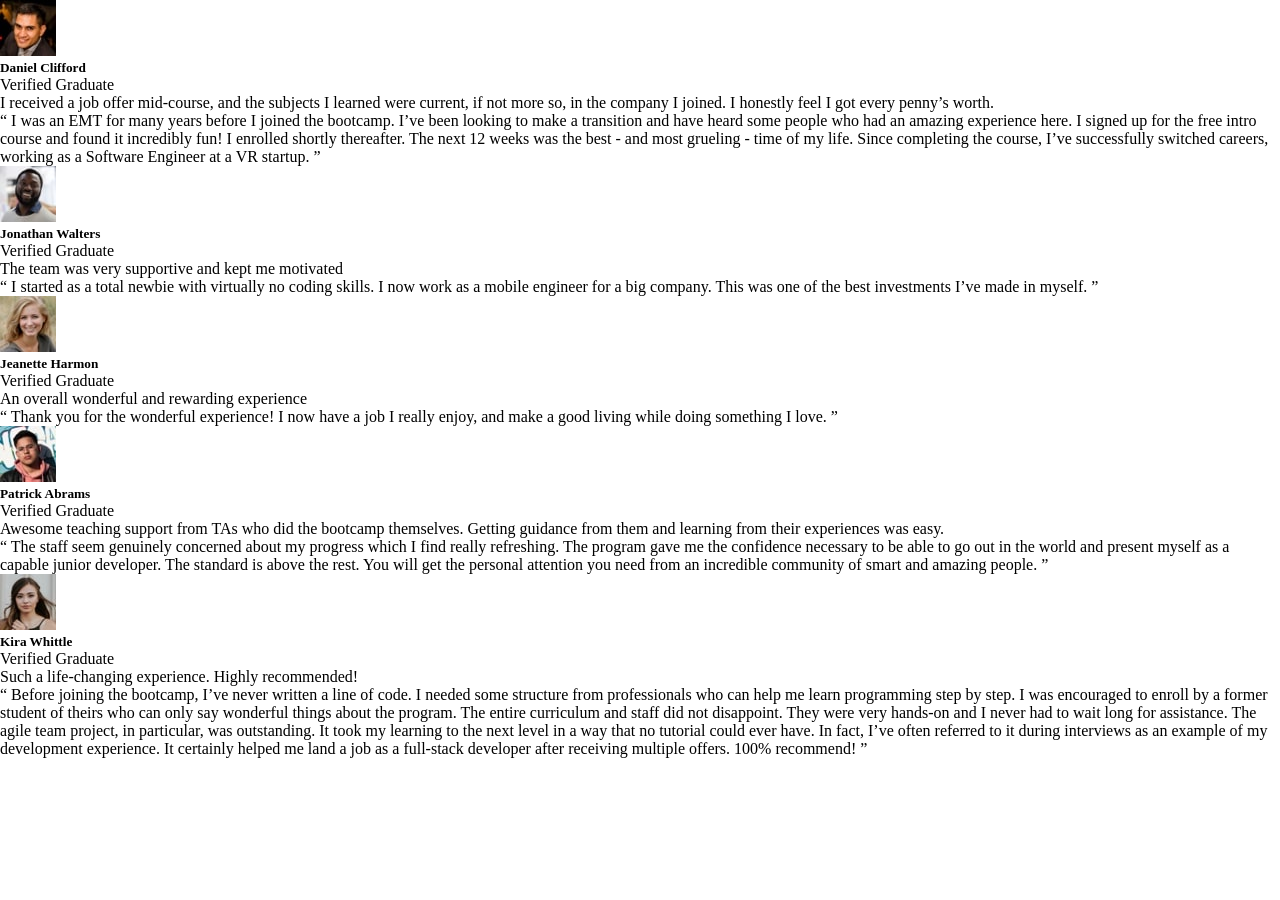
==== index.html @ c9856491 "Initial commit" ====
<!DOCTYPE html>
<html lang="en">
	<head>
		<meta charset="UTF-8" />
		<meta name="viewport" content="width=device-width, initial-scale=1.0" />
		<!-- displays site properly based on user's device -->
		<link rel="icon" type="image/png" sizes="32x32" href="./images/favicon-32x32.png" />
		<title>Frontend Mentor | [Challenge Name Here]</title>
		<link rel="stylesheet" href="style.css" />
	</head>
	<body>
		<main>
			<section class="daniel">
				<div class="daniel-info-card">
					<picture> <img src="images/image-daniel.jpg" alt="#" /></picture>
					<h5>Daniel Clifford</h5>
					<p>Verified Graduate</p>
				</div>
				<p class="daniel-feedback">I received a job offer mid-course, and the subjects I learned were current, if not more so, in the company I joined. I honestly feel I got every penny’s worth.</p>
				<p class="daniel-sub-feedback">
					“ I was an EMT for many years before I joined the bootcamp. I’ve been looking to make a transition and have heard some people who had an amazing experience here. I signed up for the free
					intro course and found it incredibly fun! I enrolled shortly thereafter. The next 12 weeks was the best - and most grueling - time of my life. Since completing the course, I’ve successfully
					switched careers, working as a Software Engineer at a VR startup. ”
				</p>
			</section>
			<section class="jonathan">
				<div class="jonathan-info-card">
					<picture><img src="images/image-jonathan.jpg" alt="#" /></picture>
					<h5>Jonathan Walters</h5>
					<p>Verified Graduate</p>
				</div>
				<p class="jonathan-feedback">The team was very supportive and kept me motivated</p>
				<p class="jonathan-subfeedback">
					“ I started as a total newbie with virtually no coding skills. I now work as a mobile engineer for a big company. This was one of the best investments I’ve made in myself. ”
				</p>
			</section>

			<section class="jeanette">
				<div class="jeanette-info-card">
					<picture><img src="images/image-jeanette.jpg" alt="#" /></picture>
					<h5>Jeanette Harmon</h5>
					<p>Verified Graduate</p>
				</div>
				<p class="jeanette-feedback">An overall wonderful and rewarding experience</p>
				<p class="jeanette-sub-feedback">“ Thank you for the wonderful experience! I now have a job I really enjoy, and make a good living while doing something I love. ”</p>
			</section>

			<section class="patrick">
				<div class="patrick-info-card">
					<picture><img src="images/image-patrick.jpg" alt=#"></picture>
					<h5>Patrick Abrams</h5>
					<p>Verified Graduate</p>
				</div>
				<p class="patrick-feedback">Awesome teaching support from TAs who did the bootcamp themselves. Getting guidance from them and learning from their experiences was easy.</p>
				<p class="patrick-sub-feedback">
					“ The staff seem genuinely concerned about my progress which I find really refreshing. The program gave me the confidence necessary to be able to go out in the world and present myself as a
					capable junior developer. The standard is above the rest. You will get the personal attention you need from an incredible community of smart and amazing people. ”
				</p>
			</section>
		</main>
		<section class="kira">
			<div class="kira-info-card">
				<picture><img src="images/image-kira.jpg" alt="#" /></picture>
				<h5>Kira Whittle</h5>
				<p>Verified Graduate</p>
			</div>
			<p class="kira-feedback">Such a life-changing experience. Highly recommended!</p>
			<p class="kira-sub-feedback">
				“ Before joining the bootcamp, I’ve never written a line of code. I needed some structure from professionals who can help me learn programming step by step. I was encouraged to enroll by a
				former student of theirs who can only say wonderful things about the program. The entire curriculum and staff did not disappoint. They were very hands-on and I never had to wait long for
				assistance. The agile team project, in particular, was outstanding. It took my learning to the next level in a way that no tutorial could ever have. In fact, I’ve often referred to it during
				interviews as an example of my development experience. It certainly helped me land a job as a full-stack developer after receiving multiple offers. 100% recommend! ”
			</p>
		</section>
	</body>
</html>
---- style.css ----
* {
  box-sizing: border-box;
  margin: 0;
  padding: 0;
}/*# sourceMappingURL=style.css.map */
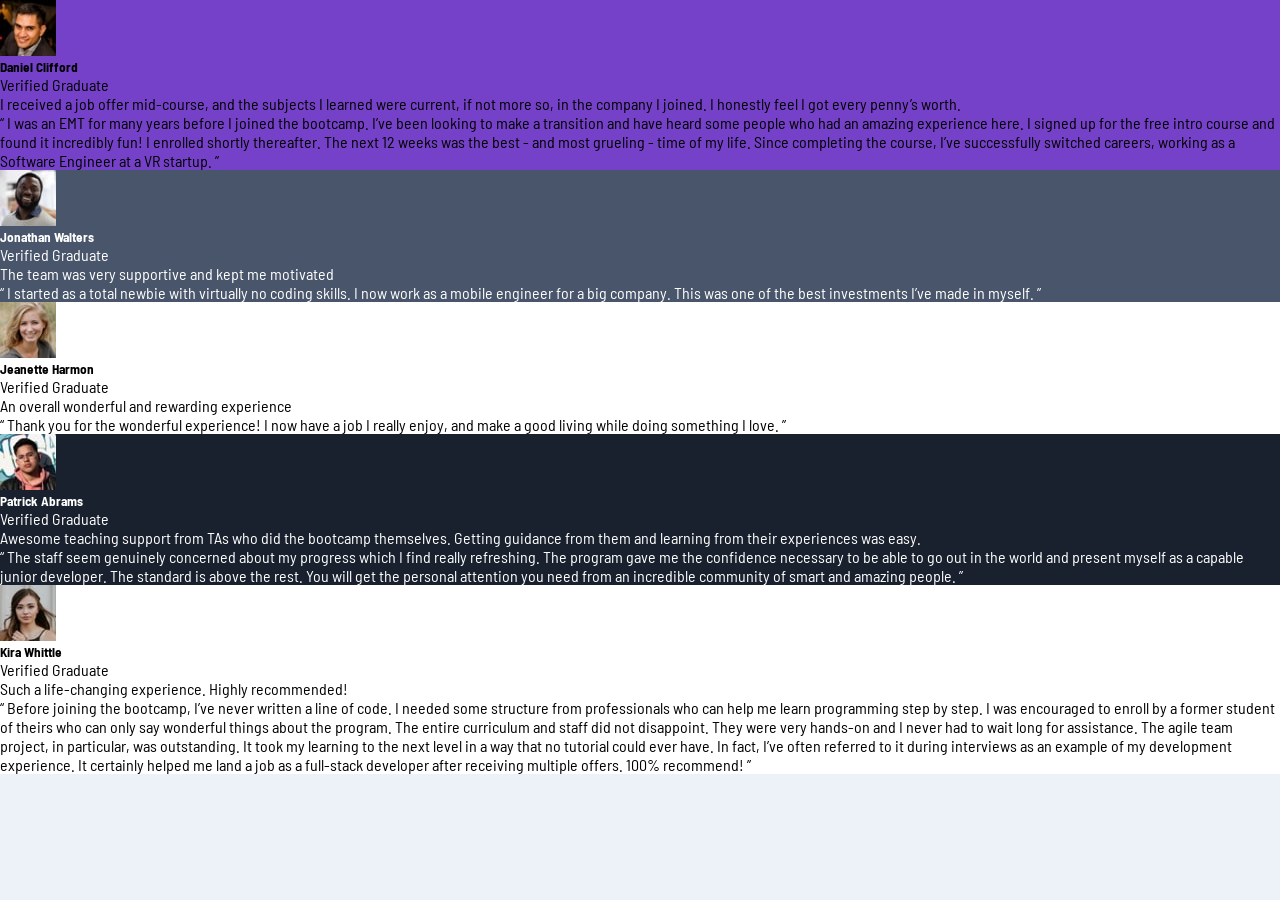
==== commit 2a22d4c0: "Foundation" ====
--- a/index.html
+++ b/index.html
@@ -5,7 +5,7 @@
 		<meta name="viewport" content="width=device-width, initial-scale=1.0" />
 		<!-- displays site properly based on user's device -->
 		<link rel="icon" type="image/png" sizes="32x32" href="./images/favicon-32x32.png" />
-		<title>Frontend Mentor | [Challenge Name Here]</title>
+		<title>Frontend Mentor | Testimonial Grid Section</title>
 		<link rel="stylesheet" href="style.css" />
 	</head>
 	<body>
@@ -23,6 +23,7 @@
 					switched careers, working as a Software Engineer at a VR startup. ”
 				</p>
 			</section>
+
 			<section class="jonathan">
 				<div class="jonathan-info-card">
 					<picture><img src="images/image-jonathan.jpg" alt="#" /></picture>
@@ -58,6 +59,7 @@
 				</p>
 			</section>
 		</main>
+
 		<section class="kira">
 			<div class="kira-info-card">
 				<picture><img src="images/image-kira.jpg" alt="#" /></picture>
--- a/style.css
+++ b/style.css
@@ -1,5 +1,34 @@
+@import url("https://fonts.googleapis.com/css2?family=Barlow+Semi+Condensed:ital,wght@0,100;0,200;0,300;0,400;0,500;0,600;0,700;0,800;0,900;1,100;1,200;1,300;1,400;1,500;1,600;1,700;1,800;1,900&display=swap");
+
 * {
-  box-sizing: border-box;
-  margin: 0;
-  padding: 0;
-}/*# sourceMappingURL=style.css.map */+	box-sizing: border-box;
+	margin: 0;
+	padding: 0;
+}
+
+body {
+	background-color: hsl(210, 46%, 95%);
+	font-family: "Barlow Semi Condensed", sans-serif;
+}
+
+.daniel {
+	background-color: hsl(263, 55%, 52%);
+}
+
+.jonathan {
+	background-color: hsl(217, 19%, 35%);
+	color: white;
+}
+
+.jeanette {
+	background-color: hsl(0, 0%, 100%);
+}
+
+.patrick {
+	background-color: hsl(219, 29%, 14%);
+	color: white;
+}
+
+.kira {
+	background-color: hsl(0, 0%, 100%);
+}
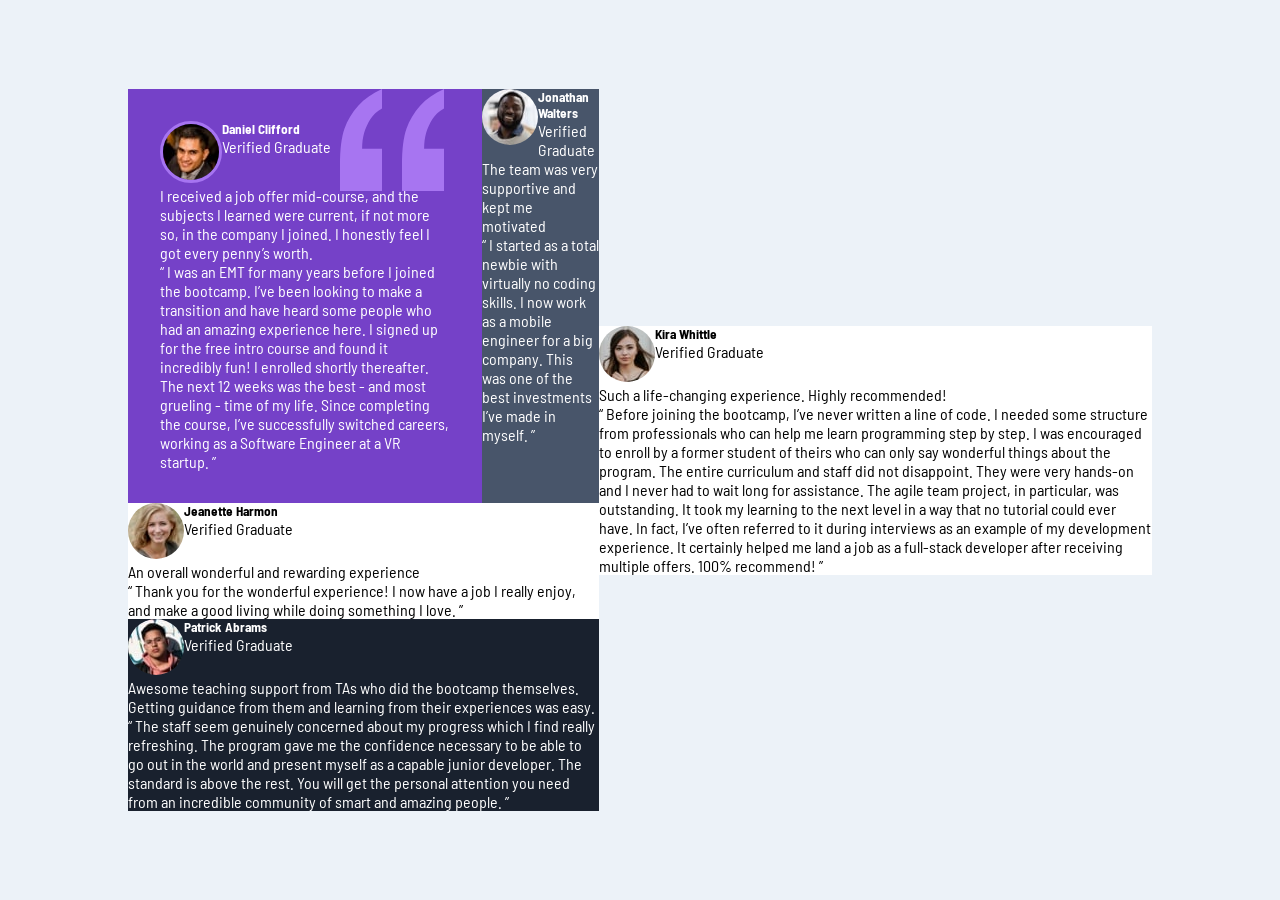
==== commit 0e3e44f2: "Container issues Section "Kira" needs to sale with main height and location needs to be changed." ====
--- a/index.html
+++ b/index.html
@@ -3,68 +3,81 @@
 	<head>
 		<meta charset="UTF-8" />
 		<meta name="viewport" content="width=device-width, initial-scale=1.0" />
-		<!-- displays site properly based on user's device -->
 		<link rel="icon" type="image/png" sizes="32x32" href="./images/favicon-32x32.png" />
+		<link rel="stylesheet" href="style.css" />
 		<title>Frontend Mentor | Testimonial Grid Section</title>
-		<link rel="stylesheet" href="style.css" />
 	</head>
 	<body>
 		<main>
-			<section class="daniel">
-				<div class="daniel-info-card">
-					<picture> <img src="images/image-daniel.jpg" alt="#" /></picture>
-					<h5>Daniel Clifford</h5>
-					<p>Verified Graduate</p>
-				</div>
-				<p class="daniel-feedback">I received a job offer mid-course, and the subjects I learned were current, if not more so, in the company I joined. I honestly feel I got every penny’s worth.</p>
-				<p class="daniel-sub-feedback">
-					“ I was an EMT for many years before I joined the bootcamp. I’ve been looking to make a transition and have heard some people who had an amazing experience here. I signed up for the free
-					intro course and found it incredibly fun! I enrolled shortly thereafter. The next 12 weeks was the best - and most grueling - time of my life. Since completing the course, I’ve successfully
-					switched careers, working as a Software Engineer at a VR startup. ”
-				</p>
+			<section class="top-card">
+				<section class="daniel">
+					<div class="daniel-info-card info-card-style">
+						<picture> <img src="images/image-daniel.jpg" alt="#" /></picture>
+						<div class="info-text">
+							<h5>Daniel Clifford</h5>
+							<p>Verified Graduate</p>
+						</div>
+					</div>
+					<p class="daniel-feedback">I received a job offer mid-course, and the subjects I learned were current, if not more so, in the company I joined. I honestly feel I got every penny’s worth.</p>
+					<p class="daniel-sub-feedback">
+						“ I was an EMT for many years before I joined the bootcamp. I’ve been looking to make a transition and have heard some people who had an amazing experience here. I signed up for the free
+						intro course and found it incredibly fun! I enrolled shortly thereafter. The next 12 weeks was the best - and most grueling - time of my life. Since completing the course, I’ve
+						successfully switched careers, working as a Software Engineer at a VR startup. ”
+					</p>
+				</section>
+
+				<section class="jonathan">
+					<div class="jonathan-info-card info-card-style">
+						<picture><img src="images/image-jonathan.jpg" alt="#" /></picture>
+						<div class="info-text">
+							<h5>Jonathan Walters</h5>
+							<p>Verified Graduate</p>
+						</div>
+					</div>
+					<p class="jonathan-feedback">The team was very supportive and kept me motivated</p>
+					<p class="jonathan-subfeedback">
+						“ I started as a total newbie with virtually no coding skills. I now work as a mobile engineer for a big company. This was one of the best investments I’ve made in myself. ”
+					</p>
+				</section>
 			</section>
 
-			<section class="jonathan">
-				<div class="jonathan-info-card">
-					<picture><img src="images/image-jonathan.jpg" alt="#" /></picture>
-					<h5>Jonathan Walters</h5>
-					<p>Verified Graduate</p>
-				</div>
-				<p class="jonathan-feedback">The team was very supportive and kept me motivated</p>
-				<p class="jonathan-subfeedback">
-					“ I started as a total newbie with virtually no coding skills. I now work as a mobile engineer for a big company. This was one of the best investments I’ve made in myself. ”
-				</p>
-			</section>
+			<section class="bottom-card">
+				<section class="jeanette">
+					<div class="jeanette-info-card info-card-style">
+						<picture><img src="images/image-jeanette.jpg" alt="#" /></picture>
+						<div class="info-text">
+							<h5>Jeanette Harmon</h5>
+							<p>Verified Graduate</p>
+						</div>
+					</div>
+					<p class="jeanette-feedback">An overall wonderful and rewarding experience</p>
+					<p class="jeanette-sub-feedback">“ Thank you for the wonderful experience! I now have a job I really enjoy, and make a good living while doing something I love. ”</p>
+				</section>
 
-			<section class="jeanette">
-				<div class="jeanette-info-card">
-					<picture><img src="images/image-jeanette.jpg" alt="#" /></picture>
-					<h5>Jeanette Harmon</h5>
-					<p>Verified Graduate</p>
-				</div>
-				<p class="jeanette-feedback">An overall wonderful and rewarding experience</p>
-				<p class="jeanette-sub-feedback">“ Thank you for the wonderful experience! I now have a job I really enjoy, and make a good living while doing something I love. ”</p>
-			</section>
-
-			<section class="patrick">
-				<div class="patrick-info-card">
-					<picture><img src="images/image-patrick.jpg" alt=#"></picture>
-					<h5>Patrick Abrams</h5>
-					<p>Verified Graduate</p>
-				</div>
-				<p class="patrick-feedback">Awesome teaching support from TAs who did the bootcamp themselves. Getting guidance from them and learning from their experiences was easy.</p>
-				<p class="patrick-sub-feedback">
-					“ The staff seem genuinely concerned about my progress which I find really refreshing. The program gave me the confidence necessary to be able to go out in the world and present myself as a
-					capable junior developer. The standard is above the rest. You will get the personal attention you need from an incredible community of smart and amazing people. ”
-				</p>
+				<section class="patrick">
+					<div class="patrick-info-card info-card-style">
+						<picture><img src="images/image-patrick.jpg" alt=#"></picture>
+						<div class="info-text">
+							<h5>Patrick Abrams</h5>
+							<p>Verified Graduate</p>
+						</div>
+					</div>
+					<p class="patrick-feedback">Awesome teaching support from TAs who did the bootcamp themselves. Getting guidance from them and learning from their experiences was easy.</p>
+					<p class="patrick-sub-feedback">
+						“ The staff seem genuinely concerned about my progress which I find really refreshing. The program gave me the confidence necessary to be able to go out in the world and present myself as
+						a capable junior developer. The standard is above the rest. You will get the personal attention you need from an incredible community of smart and amazing people. ”
+					</p>
+				</section>
 			</section>
 		</main>
 
-		<section class="kira">
-			<div class="kira-info-card">
+		<aside class="kira">
+			<div class="kira-info-card info-card-style">
 				<picture><img src="images/image-kira.jpg" alt="#" /></picture>
-				<h5>Kira Whittle</h5>
-				<p>Verified Graduate</p>
+				<div class="info-text">
+					<h5>Kira Whittle</h5>
+					<p>Verified Graduate</p>
+				</div>
 			</div>
 			<p class="kira-feedback">Such a life-changing experience. Highly recommended!</p>
 			<p class="kira-sub-feedback">
@@ -73,6 +86,6 @@
 				assistance. The agile team project, in particular, was outstanding. It took my learning to the next level in a way that no tutorial could ever have. In fact, I’ve often referred to it during
 				interviews as an example of my development experience. It certainly helped me land a job as a full-stack developer after receiving multiple offers. 100% recommend! ”
 			</p>
-		</section>
+		</aside>
 	</body>
 </html>
--- a/style.css
+++ b/style.css
@@ -6,18 +6,59 @@
 	padding: 0;
 }
 
-body {
-	background-color: hsl(210, 46%, 95%);
-	font-family: "Barlow Semi Condensed", sans-serif;
+html {
+	font-size: 62.5%;
 }
 
+body {
+	height: 100vh;
+	font-size: 1.6rem;
+	display: flex;
+	align-items: center;
+	font-family: "Barlow Semi Condensed", sans-serif;
+	background-color: hsl(210, 46%, 95%);
+	padding: 0 10%;
+}
+
+main {
+	display: flex;
+	flex-direction: column;
+	align-items: center;
+}
+
+.top-card {
+	color: white;
+	display: flex;
+}
+
+.info-card-style {
+	display: flex;
+
+	img {
+		border-radius: 50%;
+	}
+}
+
+.info-text {
+	display: flex;
+	flex-direction: column;
+}
 .daniel {
 	background-color: hsl(263, 55%, 52%);
+	background-image: url(images/bg-pattern-quotation.svg);
+	background-repeat: no-repeat;
+	background-position-x: 85%;
+	padding: 2em;
+	width: 75%;
+
+	img {
+		border: 3px solid hsl(264, 82%, 70%);
+	}
 }
 
 .jonathan {
 	background-color: hsl(217, 19%, 35%);
-	color: white;
+	width: 25%;
 }
 
 .jeanette {
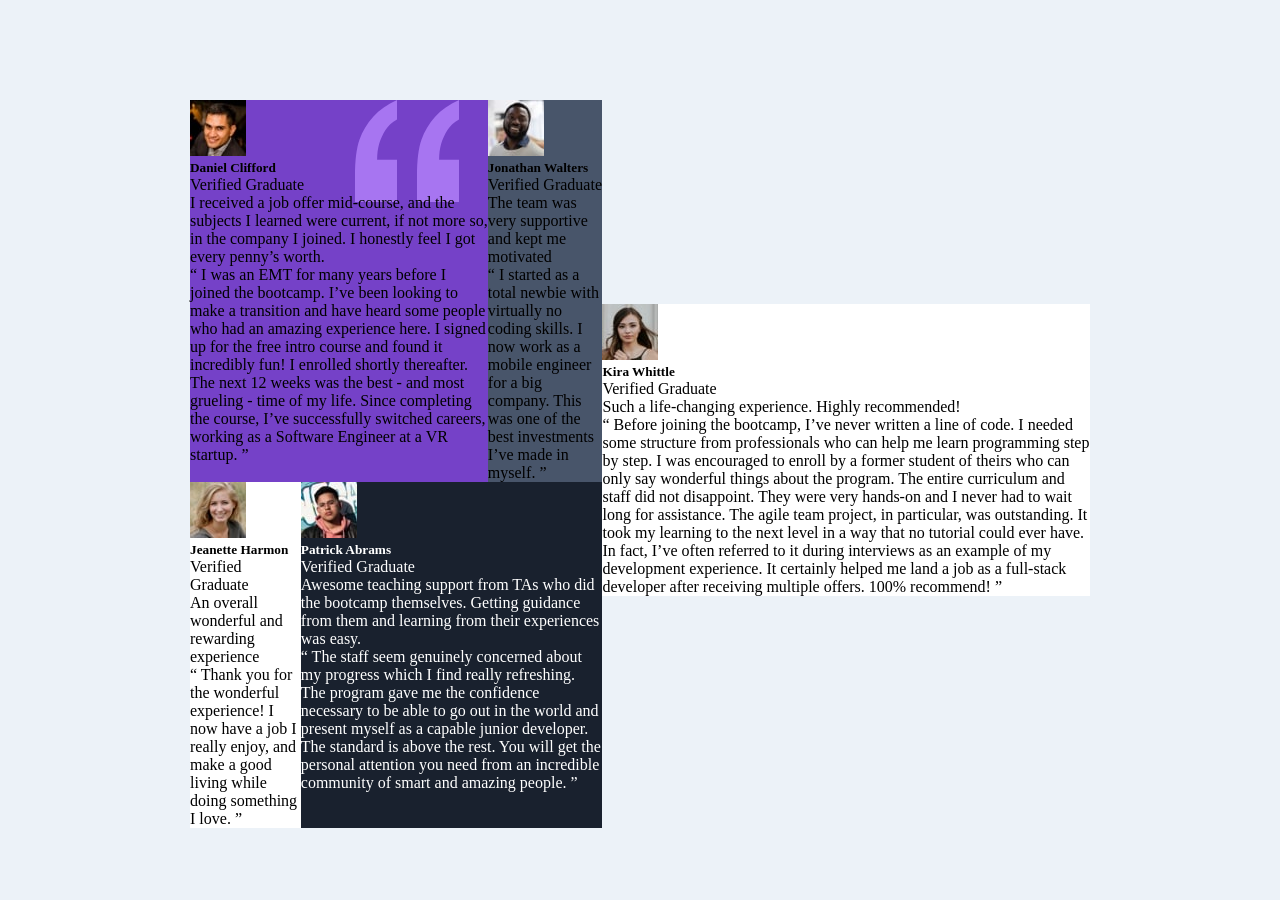
==== commit 63b8ed17: "Code restart Will try using flex for project" ====
--- a/index.html
+++ b/index.html
@@ -8,84 +8,88 @@
 		<title>Frontend Mentor | Testimonial Grid Section</title>
 	</head>
 	<body>
-		<main>
-			<section class="top-card">
-				<section class="daniel">
-					<div class="daniel-info-card info-card-style">
-						<picture> <img src="images/image-daniel.jpg" alt="#" /></picture>
-						<div class="info-text">
-							<h5>Daniel Clifford</h5>
-							<p>Verified Graduate</p>
+		<div class="wrapper">
+			<main>
+				<section class="top-card">
+					<section class="daniel">
+						<div class="daniel-info-card info-card-style">
+							<picture> <img src="images/image-daniel.jpg" alt="#" /></picture>
+							<div class="info-text">
+								<h5>Daniel Clifford</h5>
+								<p>Verified Graduate</p>
+							</div>
 						</div>
-					</div>
-					<p class="daniel-feedback">I received a job offer mid-course, and the subjects I learned were current, if not more so, in the company I joined. I honestly feel I got every penny’s worth.</p>
-					<p class="daniel-sub-feedback">
-						“ I was an EMT for many years before I joined the bootcamp. I’ve been looking to make a transition and have heard some people who had an amazing experience here. I signed up for the free
-						intro course and found it incredibly fun! I enrolled shortly thereafter. The next 12 weeks was the best - and most grueling - time of my life. Since completing the course, I’ve
-						successfully switched careers, working as a Software Engineer at a VR startup. ”
-					</p>
+						<p class="daniel-feedback">
+							I received a job offer mid-course, and the subjects I learned were current, if not more so, in the company I joined. I honestly feel I got every penny’s worth.
+						</p>
+						<p class="daniel-sub-feedback">
+							“ I was an EMT for many years before I joined the bootcamp. I’ve been looking to make a transition and have heard some people who had an amazing experience here. I signed up for the free
+							intro course and found it incredibly fun! I enrolled shortly thereafter. The next 12 weeks was the best - and most grueling - time of my life. Since completing the course, I’ve
+							successfully switched careers, working as a Software Engineer at a VR startup. ”
+						</p>
+					</section>
+
+					<section class="jonathan">
+						<div class="jonathan-info-card info-card-style">
+							<picture><img src="images/image-jonathan.jpg" alt="#" /></picture>
+							<div class="info-text">
+								<h5>Jonathan Walters</h5>
+								<p>Verified Graduate</p>
+							</div>
+						</div>
+						<p class="jonathan-feedback">The team was very supportive and kept me motivated</p>
+						<p class="jonathan-subfeedback">
+							“ I started as a total newbie with virtually no coding skills. I now work as a mobile engineer for a big company. This was one of the best investments I’ve made in myself. ”
+						</p>
+					</section>
 				</section>
 
-				<section class="jonathan">
-					<div class="jonathan-info-card info-card-style">
-						<picture><img src="images/image-jonathan.jpg" alt="#" /></picture>
-						<div class="info-text">
-							<h5>Jonathan Walters</h5>
-							<p>Verified Graduate</p>
+				<section class="bottom-card">
+					<section class="jeanette">
+						<div class="jeanette-info-card info-card-style">
+							<picture><img src="images/image-jeanette.jpg" alt="#" /></picture>
+							<div class="info-text">
+								<h5>Jeanette Harmon</h5>
+								<p>Verified Graduate</p>
+							</div>
 						</div>
+						<p class="jeanette-feedback">An overall wonderful and rewarding experience</p>
+						<p class="jeanette-sub-feedback">“ Thank you for the wonderful experience! I now have a job I really enjoy, and make a good living while doing something I love. ”</p>
+					</section>
+
+					<section class="patrick">
+						<div class="patrick-info-card info-card-style">
+							<picture><img src="images/image-patrick.jpg" alt=#"></picture>
+							<div class="info-text">
+								<h5>Patrick Abrams</h5>
+								<p>Verified Graduate</p>
+							</div>
+						</div>
+						<p class="patrick-feedback">Awesome teaching support from TAs who did the bootcamp themselves. Getting guidance from them and learning from their experiences was easy.</p>
+						<p class="patrick-sub-feedback">
+							“ The staff seem genuinely concerned about my progress which I find really refreshing. The program gave me the confidence necessary to be able to go out in the world and present myself
+							as a capable junior developer. The standard is above the rest. You will get the personal attention you need from an incredible community of smart and amazing people. ”
+						</p>
+					</section>
+				</section>
+			</main>
+
+			<aside class="kira">
+				<div class="kira-info-card info-card-style">
+					<picture><img src="images/image-kira.jpg" alt="#" /></picture>
+					<div class="info-text">
+						<h5>Kira Whittle</h5>
+						<p>Verified Graduate</p>
 					</div>
-					<p class="jonathan-feedback">The team was very supportive and kept me motivated</p>
-					<p class="jonathan-subfeedback">
-						“ I started as a total newbie with virtually no coding skills. I now work as a mobile engineer for a big company. This was one of the best investments I’ve made in myself. ”
-					</p>
-				</section>
-			</section>
-
-			<section class="bottom-card">
-				<section class="jeanette">
-					<div class="jeanette-info-card info-card-style">
-						<picture><img src="images/image-jeanette.jpg" alt="#" /></picture>
-						<div class="info-text">
-							<h5>Jeanette Harmon</h5>
-							<p>Verified Graduate</p>
-						</div>
-					</div>
-					<p class="jeanette-feedback">An overall wonderful and rewarding experience</p>
-					<p class="jeanette-sub-feedback">“ Thank you for the wonderful experience! I now have a job I really enjoy, and make a good living while doing something I love. ”</p>
-				</section>
-
-				<section class="patrick">
-					<div class="patrick-info-card info-card-style">
-						<picture><img src="images/image-patrick.jpg" alt=#"></picture>
-						<div class="info-text">
-							<h5>Patrick Abrams</h5>
-							<p>Verified Graduate</p>
-						</div>
-					</div>
-					<p class="patrick-feedback">Awesome teaching support from TAs who did the bootcamp themselves. Getting guidance from them and learning from their experiences was easy.</p>
-					<p class="patrick-sub-feedback">
-						“ The staff seem genuinely concerned about my progress which I find really refreshing. The program gave me the confidence necessary to be able to go out in the world and present myself as
-						a capable junior developer. The standard is above the rest. You will get the personal attention you need from an incredible community of smart and amazing people. ”
-					</p>
-				</section>
-			</section>
-		</main>
-
-		<aside class="kira">
-			<div class="kira-info-card info-card-style">
-				<picture><img src="images/image-kira.jpg" alt="#" /></picture>
-				<div class="info-text">
-					<h5>Kira Whittle</h5>
-					<p>Verified Graduate</p>
 				</div>
-			</div>
-			<p class="kira-feedback">Such a life-changing experience. Highly recommended!</p>
-			<p class="kira-sub-feedback">
-				“ Before joining the bootcamp, I’ve never written a line of code. I needed some structure from professionals who can help me learn programming step by step. I was encouraged to enroll by a
-				former student of theirs who can only say wonderful things about the program. The entire curriculum and staff did not disappoint. They were very hands-on and I never had to wait long for
-				assistance. The agile team project, in particular, was outstanding. It took my learning to the next level in a way that no tutorial could ever have. In fact, I’ve often referred to it during
-				interviews as an example of my development experience. It certainly helped me land a job as a full-stack developer after receiving multiple offers. 100% recommend! ”
-			</p>
-		</aside>
+				<p class="kira-feedback">Such a life-changing experience. Highly recommended!</p>
+				<p class="kira-sub-feedback">
+					“ Before joining the bootcamp, I’ve never written a line of code. I needed some structure from professionals who can help me learn programming step by step. I was encouraged to enroll by a
+					former student of theirs who can only say wonderful things about the program. The entire curriculum and staff did not disappoint. They were very hands-on and I never had to wait long for
+					assistance. The agile team project, in particular, was outstanding. It took my learning to the next level in a way that no tutorial could ever have. In fact, I’ve often referred to it during
+					interviews as an example of my development experience. It certainly helped me land a job as a full-stack developer after receiving multiple offers. 100% recommend! ”
+				</p>
+			</aside>
+		</div>
 	</body>
 </html>
--- a/style.css
+++ b/style.css
@@ -11,54 +11,43 @@
 }
 
 body {
-	height: 100vh;
+	display: flex;
+	justify-content: center;
+	align-items: center;
+	min-height: 100vh;
 	font-size: 1.6rem;
+	background-color: hsl(210, 46%, 95%);
+}
+
+.wrapper {
 	display: flex;
+	justify-content: center;
 	align-items: center;
-	font-family: "Barlow Semi Condensed", sans-serif;
-	background-color: hsl(210, 46%, 95%);
-	padding: 0 10%;
+	max-width: 900px;
+	height: 700px;
 }
 
 main {
-	display: flex;
-	flex-direction: column;
-	align-items: center;
+	height: 100%;
 }
 
 .top-card {
-	color: white;
 	display: flex;
 }
 
-.info-card-style {
+.bottom-card {
 	display: flex;
-
-	img {
-		border-radius: 50%;
-	}
 }
 
-.info-text {
-	display: flex;
-	flex-direction: column;
-}
 .daniel {
 	background-color: hsl(263, 55%, 52%);
 	background-image: url(images/bg-pattern-quotation.svg);
 	background-repeat: no-repeat;
 	background-position-x: 85%;
-	padding: 2em;
-	width: 75%;
-
-	img {
-		border: 3px solid hsl(264, 82%, 70%);
-	}
 }
 
 .jonathan {
 	background-color: hsl(217, 19%, 35%);
-	width: 25%;
 }
 
 .jeanette {
